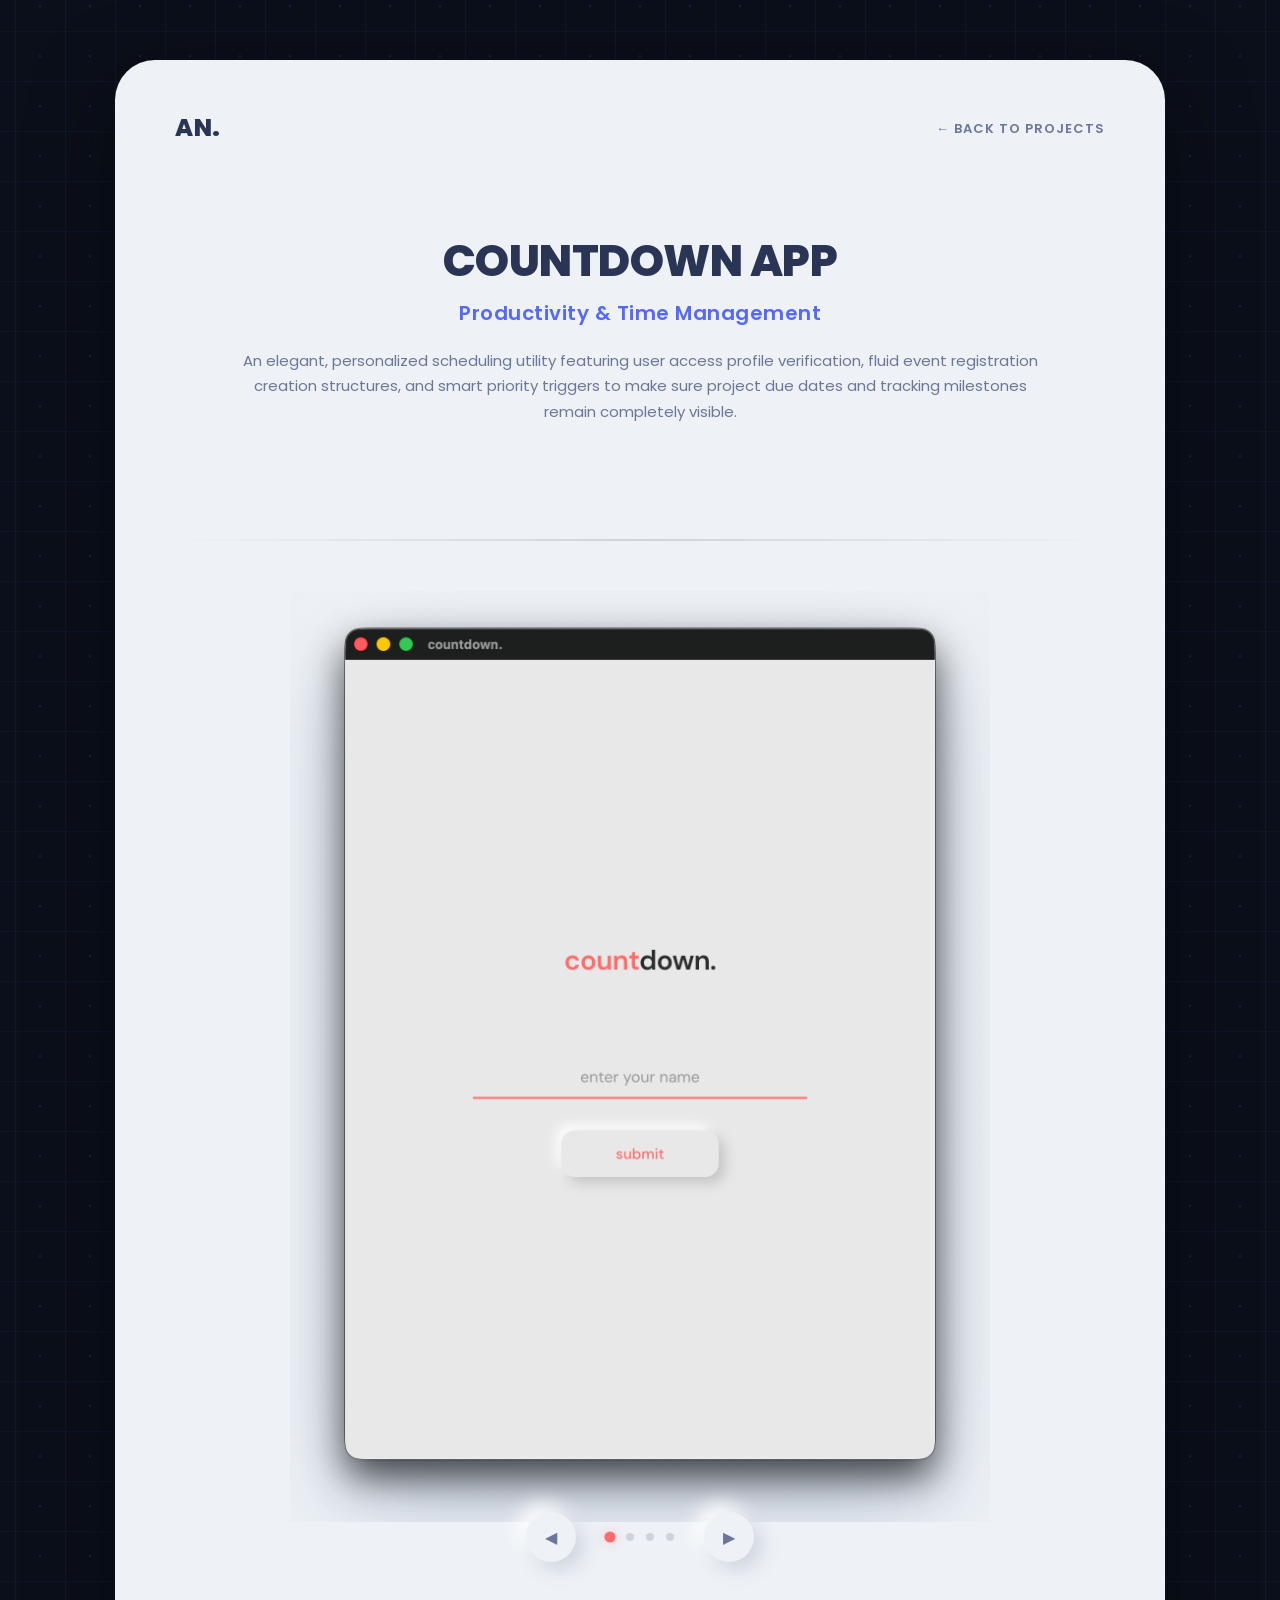
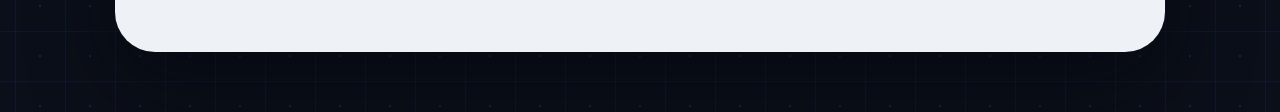
==== countdown.html @ 31aa71c5 "Update portfolio design 4" ====
<!DOCTYPE html>
<html lang="en">
<head>
    <meta charset="UTF-8" />
    <meta name="viewport" content="width=device-width, initial-scale=1.0"/>
    <title>Countdown App | Aslam Naleem</title>
    <link rel="stylesheet" href="style.css"/>
    <link href="https://fonts.googleapis.com/css2?family=Poppins:wght@300;400;500;600;700;800&display=swap" rel="stylesheet">
    <style>
        /* --- CINEMATIC BORDERLESS STAGE DECK --- */
        .theater-stage {
            position: relative;
            width: 100%;
            max-width: 700px; /* Large dramatic footprint */
            margin: 40px auto;
            perspective: 1200px; /* Gives a slight 3D depth hint on transitions */
        }

        .deck-viewport {
            position: relative;
            width: 100%;
            height: 0;
            padding-bottom: 133%; /* Matches the tall vertical aspect ratio of your screenshots */
            overflow: hidden;
        }

        .slide-panel {
            position: absolute;
            top: 0;
            left: 0;
            width: 100%;
            height: 100%;
            opacity: 0;
            transform: scale(0.95) translateY(10px);
            transition: opacity 0.8s cubic-bezier(0.25, 1, 0.5, 1), 
                        transform 0.8s cubic-bezier(0.25, 1, 0.5, 1);
            pointer-events: none;
            display: flex;
            flex-direction: column;
            align-items: center;
        }

        .slide-panel.active {
            opacity: 1;
            transform: scale(1) translateY(0);
            pointer-events: auto;
        }

        /* Completely borderless image framing with deep immersive depth drops */
        .borderless-frame {
            width: 100%;
            height: auto;
            display: block;
            filter: drop-shadow(0px 30px 50px rgba(163, 177, 198, 0.7)) 
                    drop-shadow(0px -10px 30px rgba(255, 255, 255, 0.6));
            transition: transform 0.5s ease;
        }

        .slide-panel:hover .borderless-frame {
            transform: scale(1.015);
        }

        /* Ambient Dynamic Caption text */
        .theater-caption {
            margin-top: 25px;
            font-size: 15px;
            font-weight: 600;
            color: var(--text-muted);
            letter-spacing: 1px;
            text-transform: uppercase;
            text-align: center;
            opacity: 0;
            transform: translateY(5px);
            transition: all 0.5s ease 0.2s;
        }

        .slide-panel.active .theater-caption {
            opacity: 1;
            transform: translateY(0);
        }

        /* Creative Interactive Controller Layout */
        .theater-controls {
            display: flex;
            justify-content: center;
            align-items: center;
            gap: 30px;
            margin-top: -10px;
            position: relative;
            z-index: 10;
        }

        /* Sleek Neumorphic Navigation Rings */
        .nav-ring {
            width: 50px;
            height: 50px;
            border-radius: 50%;
            background: var(--bg-color);
            box-shadow: var(--flat-shadow-drop);
            border: none;
            cursor: pointer;
            display: flex;
            align-items: center;
            justify-content: center;
            font-size: 16px;
            color: var(--text-muted);
            transition: all 0.3s ease;
        }

        .nav-ring:hover {
            box-shadow: var(--flat-shadow-inset);
            color: #ff6b6b; /* Accent highlight matches the application */
        }

        /* Centralized step indicators */
        .deck-indicators {
            display: flex;
            gap: 12px;
        }

        .dot {
            width: 8px;
            height: 8px;
            border-radius: 50%;
            background: #ced4de;
            transition: all 0.4s ease;
            cursor: pointer;
        }

        .dot.active {
            background: #ff6b6b;
            transform: scale(1.4);
            box-shadow: 0 0 10px rgba(255, 107, 107, 0.4);
        }
    </style>
</head>
<body>

    <!-- Main Container Frame -->
    <div class="main-frame">
        
        <!-- Navigation Header -->
        <header class="navbar">
            <div class="logo">AN.</div>
            <nav>
                <a href="otherprojects.html">← BACK TO PROJECTS</a>
            </nav>
        </header>

        <!-- Main Content Area -->
        <main>
            
            <!-- Smooth Project Intro Section -->
            <section class="hero-section">
                <div class="hero-text">
                    <h1>COUNTDOWN APP</h1>
                    <p class="role-title">Productivity & Time Management</p>
                    <p class="tagline">An elegant, personalized scheduling utility featuring user access profile verification, fluid event registration creation structures, and smart priority triggers to make sure project due dates and tracking milestones remain completely visible.</p>
                </div>
            </section>

            <hr class="section-divider">

            <!-- Showcase Subsection: Cinematic Borderless Interactive Deck -->
            <section id="app-tour">
                <div class="theater-stage">
                    
                    <div class="deck-viewport">
                        
                        <!-- Panel 01: Setup Interface -->
                        <div class="slide-panel active">
                            <img src="countdown/1.png" class="borderless-frame" alt="App verification workflow layout">
                            <div class="theater-caption">Secure Access Configuration</div>
                        </div>

                        <!-- Panel 02: Initial State Dashboard -->
                        <div class="slide-panel">
                            <img src="countdown/2.png" class="borderless-frame" alt="Empty panel tracking state structure">
                            <div class="theater-caption">Personalized User Landing</div>
                        </div>

                        <!-- Panel 03: Parameter Parameters -->
                        <div class="slide-panel">
                            <img src="countdown/3.png" class="borderless-frame" alt="Parameter assignment fields menu">
                            <div class="theater-caption">Task Registration Engine</div>
                        </div>

                        <!-- Panel 04: Live Processing Counter -->
                        <div class="slide-panel">
                            <img src="countdown/4.png" class="borderless-frame" alt="Live processing metrics matrix row">
                            <div class="theater-caption">Dynamic Live Counting Module</div>
                        </div>

                    </div>

                    <!-- Immersive Interactive Navigation Array -->
                    <div class="theater-controls">
                        <button class="nav-ring" id="prevSlide" aria-label="Previous Slide">◀</button>
                        
                        <div class="deck-indicators">
                            <span class="dot active" data-index="0"></span>
                            <span class="dot" data-index="1"></span>
                            <span class="dot" data-index="2"></span>
                            <span class="dot" data-index="3"></span>
                        </div>

                        <button class="nav-ring" id="nextSlide" aria-label="Next Slide">▶</button>
                    </div>

                </div>
            </section>

        </main>
    </div>

    <!-- Interactive Loop Engine Script Operations -->
    <script>
        document.addEventListener('DOMContentLoaded', () => {
            const slides = document.querySelectorAll('.slide-panel');
            const dots = document.querySelectorAll('.dot');
            const prevBtn = document.getElementById('prevSlide');
            const nextBtn = document.getElementById('nextSlide');
            
            let currentIndex = 0;
            let slideInterval;
            const intervalTime = 4500; // Flips frames automatically every 4.5 seconds

            function updateStage(index) {
                // Clear active states
                slides.forEach(slide => slide.classList.remove('active'));
                dots.forEach(dot => dot.classList.remove('active'));
                
                // Track cyclical boundaries cleanly
                currentIndex = (index + slides.length) % slides.length;
                
                // Commit updates to active tokens
                slides[currentIndex].classList.add('active');
                dots[currentIndex].classList.add('active');
            }

            function startTimer() {
                clearInterval(slideInterval);
                slideInterval = setInterval(() => {
                    updateStage(currentIndex + 1);
                }, intervalTime);
            }

            // Click Handlers
            nextBtn.addEventListener('click', () => {
                updateStage(currentIndex + 1);
                startTimer(); // Reset auto-timer on click so it doesn't flip too fast
            });

            prevBtn.addEventListener('click', () => {
                updateStage(currentIndex - 1);
                startTimer();
            });

            dots.forEach(dot => {
                dot.addEventListener('click', (e) => {
                    const targetIndex = parseInt(e.target.getAttribute('data-index'));
                    updateStage(targetIndex);
                    startTimer();
                });
            });

            // Kick off the loop machine
            startTimer();
        });
    </script>

    <!-- Mouse Tracking Script Link -->
    <script src="script.js"></script>
</body>
</html>
---- style.css ----
/* ==========================================================================
   1. CORE VARIABLES & CONFIGURATIONS
   ========================================================================== */
:root {
    --bg-color: #eef2f7;      
    --accent-blue: #5568fe;   
    --text-dark: #2a3454;
    --text-muted: #6b779a;
    --white: #ffffff;
    
    /* Cyber Canvas Blueprints (Background Only) */
    --cyber-base: #0b0f19;       
    --grid-line: rgba(85, 104, 254, 0.08); 
    --grid-dot: rgba(85, 104, 254, 0.2);   

    /* Neumorphic Shadows */
    --flat-shadow-drop: 8px 8px 20px #ced4de, -8px -8px 20px #ffffff;
    --flat-shadow-inset: inset 4px 4px 8px #ced4de, inset -4px -4px 8px #ffffff;
}

* {
    box-sizing: border-box;
    margin: 0;
    padding: 0;
}

body {
    font-family: 'Poppins', sans-serif; 
    color: var(--text-dark);
    min-height: 100vh;
    display: flex;
    justify-content: center;
    align-items: center;
    overflow-x: hidden;
    padding: 60px 20px;

    /* Outer Cyber Matrix Matrix Background */
    background-color: var(--cyber-base);
    background-image: 
        linear-gradient(var(--grid-line) 1px, transparent 1px),
        linear-gradient(90deg, var(--grid-line) 1px, transparent 1px),
        radial-gradient(var(--grid-dot) 1px, transparent 1px);
    background-size: 50px 50px;
    background-position: center center;
    position: relative;
}

/* Ambient canvas background glow */
body::after {
    content: "";
    position: fixed;
    width: 800px;
    height: 800px;
    background: radial-gradient(circle, rgba(85, 104, 254, 0.12) 0%, transparent 65%);
    top: 50%;
    left: 50%;
    transform: translate(-50%, -50%);
    z-index: 1;
    pointer-events: none;
}

/* ==========================================================================
   2. BACKGROUND CURSOR SONAR PULSES
   ========================================================================== */
.sonar-ping {
    position: fixed;
    width: 2px;
    height: 2px;
    background: transparent;
    border: 2px solid rgba(85, 104, 254, 0.5);
    border-radius: 50px;
    pointer-events: none;
    z-index: 3;
    transform: translate(-50%, -50%);
    animation: pingRipple 0.8s cubic-bezier(0.1, 0.8, 0.3, 1) forwards;
}

@keyframes pingRipple {
    0% {
        width: 0px;
        height: 0px;
        opacity: 1;
        box-shadow: 0 0 10px rgba(85, 104, 254, 0.8);
    }
    100% {
        width: 140px;
        height: 140px;
        opacity: 0;
        box-shadow: 0 0 20px rgba(85, 104, 254, 0);
    }
}

/* ==========================================================================
   3. MAIN FRAME CANVAS (CLEAN STABLE ANCHOR)
   ========================================================================== */
.main-frame {
    width: 100%;
    max-width: 1050px;
    background: var(--bg-color); 
    border-radius: 40px;
    padding: 50px 60px;
    box-shadow: 0 30px 80px rgba(4, 6, 12, 0.6);
    position: relative;
    z-index: 10;
}

/* ==========================================================================
   4. NAVIGATION & HERO SUBSTRUCTURES
   ========================================================================== */
.navbar {
    display: flex;
    justify-content: space-between;
    align-items: center;
    margin-bottom: 50px;
}

.logo {
    font-weight: 800;
    font-size: 24px;
    letter-spacing: 0.5px;
    color: var(--text-dark);
}

.navbar nav a {
    text-decoration: none;
    color: var(--text-muted);
    font-weight: 600;
    font-size: 13px;
    margin-left: 25px;
    letter-spacing: 1px;
    transition: all 0.3s ease;
}

.navbar nav a:hover, .navbar nav a.active {
    color: var(--accent-blue);
}

.hero-section {
    display: flex;
    justify-content: center;
    align-items: center;
    text-align: center;
    padding: 40px 0;
}

.hero-text {
    max-width: 800px;
    display: flex;
    flex-direction: column;
    align-items: center;
}

.hero-text h1 {
    font-size: 44px;
    font-weight: 800;
    line-height: 1.2;
    color: var(--text-dark);
    margin-bottom: 10px;
    letter-spacing: -0.5px;
}

.role-title {
    font-size: 20px;
    font-weight: 600;
    color: var(--accent-blue);
    margin-bottom: 20px;
    letter-spacing: 0.5px;
}

.hero-text .tagline {
    font-size: 15px;
    color: var(--text-muted);
    line-height: 1.7;
    margin-bottom: 25px;
}

.meta-info {
    font-size: 14px;
    font-weight: 500;
    color: var(--text-dark);
    margin-bottom: 35px;
    display: flex;
    align-items: center;
    gap: 8px;
}

.meta-info .dot {
    color: var(--accent-blue);
}

.cta-buttons {
    display: flex;
    gap: 20px;
    justify-content: center;
}

.btn {
    padding: 14px 32px;
    border-radius: 30px;
    font-size: 12px;
    font-weight: 600;
    letter-spacing: 0.5px;
    text-decoration: none;
    transition: all 0.3s ease;
    text-align: center;
}

.btn-primary {
    background-color: var(--accent-blue);
    color: var(--white);
    box-shadow: 0px 8px 20px rgba(85, 104, 254, 0.25);
}

.btn-primary:hover {
    transform: translateY(-2px);
    box-shadow: 0px 12px 24px rgba(85, 104, 254, 0.4);
}

.btn-secondary {
    background: var(--bg-color);
    color: var(--text-muted);
    box-shadow: var(--flat-shadow-drop);
}

.btn-secondary:hover {
    box-shadow: var(--flat-shadow-inset);
    color: var(--accent-blue);
}

.section-divider {
    border: none;
    height: 2px;
    background: linear-gradient(90deg, transparent, #ced4de, transparent);
    margin: 50px 0;
}

section h2 {
    font-size: 15px;
    letter-spacing: 2px;
    color: var(--text-muted);
    margin-bottom: 30px;
    font-weight: 700;
}

/* ==========================================================================
   5. CENTERED PROJECTS HUB LINK LAYOUTS
   ========================================================================== */
.project-hub-buttons {
    display: flex;
    gap: 25px;
    justify-content: center; 
    width: 100%;
}

.btn-project {
    flex: 1;
    max-width: 320px;
    background: var(--bg-color);
    color: var(--text-dark);
    padding: 24px;
    font-size: 15px;
    font-weight: 600;
    border-radius: 20px;
    box-shadow: var(--flat-shadow-drop);
    display: flex;
    align-items: center;
    justify-content: center;
    gap: 12px;
    text-decoration: none;
    transition: all 0.3s ease;
}

.btn-project .icon {
    font-size: 20px;
}

.btn-project:hover {
    box-shadow: var(--flat-shadow-inset);
    color: var(--accent-blue);
}

/* ==========================================================================
   6. EXPANDABLE WORK EXPERIENCE & CHEVRONS
   ========================================================================== */
.timeline {
    display: flex;
    flex-direction: column;
    gap: 30px;
}

.timeline-item {
    background: var(--bg-color);
    padding: 30px 30px 40px 30px; 
    border-radius: 24px;
    box-shadow: var(--flat-shadow-drop);
    position: relative;
}

.job-accordion {
    width: 100%;
}

.item-header {
    display: flex;
    align-items: center;
    gap: 20px;
    user-select: none;
    cursor: pointer;
    list-style: none;
    outline: none;
}

.item-header::-webkit-details-marker {
    display: none; 
}

.logo-wrapper, .cert-logo-container {
    width: 55px;
    height: 55px;
    background: var(--white);
    border-radius: 14px;
    display: flex;
    justify-content: center;
    align-items: center;
    padding: 8px; 
    box-shadow: var(--flat-shadow-inset);
    flex-shrink: 0;
}

.cert-logo-container {
    width: 65px;
    height: 65px;
    border-radius: 16px;
    padding: 10px;
}

.brand-logo {
    width: 100%;
    height: 100%;
    object-fit: contain;
}

.title-meta {
    flex: 1;
}

.time-meta {
    display: flex;
    justify-content: space-between;
    align-items: center;
}

.time-meta h3 {
    font-size: 18px;
    color: var(--text-dark);
    font-weight: 700;
}

/* Sharp Monochrome Black Duration Badge */
.time-meta .date {
    font-size: 11px;
    font-weight: 600;
    letter-spacing: 0.5px;
    color: var(--white);
    background: var(--text-dark); 
    padding: 4px 12px;
    border-radius: 12px;
    box-shadow: 2px 4px 10px rgba(42, 52, 84, 0.15);
}

.company {
    font-size: 14px;
    color: var(--text-muted);
    margin-top: 2px;
}

/* Minimalist Bottom-Centered Arrow Indicators */
.arrow-container {
    position: absolute;
    bottom: 12px;
    left: 50%;
    transform: translateX(-50%);
    color: var(--text-muted);
    transition: color 0.2s ease;
    display: flex;
    justify-content: center;
    align-items: center;
    height: 20px;
    width: 40px;
}

.chevron-icon {
    transition: transform 0.3s cubic-bezier(0.4, 0, 0.2, 1);
}

.item-header:hover .arrow-container {
    color: var(--accent-blue);
}

/* Smooth Arrow 180 degree rotation */
.job-accordion[open] .chevron-icon {
    transform: rotate(180deg);
}

.accordion-content {
    margin-top: 25px;
    padding-top: 20px;
    border-top: 1px dashed #ced4de;
    animation: slideDown 0.25s ease-out forwards;
}

@keyframes slideDown {
    from {
        opacity: 0;
        transform: translateY(-6px);
    }
    to {
        opacity: 1;
        transform: translateY(0);
    }
}

.bullet-points {
    list-style-type: none;
    padding-left: 5px;
}

.bullet-points li {
    font-size: 14px;
    line-height: 1.6;
    color: var(--text-muted);
    margin-bottom: 10px;
    position: relative;
    padding-left: 20px;
}

.bullet-points li::before {
    content: "•";
    color: var(--accent-blue);
    font-weight: bold;
    position: absolute;
    left: 0;
    top: 0;
}

/* ==========================================================================
   7. CERTIFICATIONS & ACADEMICS
   ========================================================================== */
.certs-grid {
    display: grid;
    grid-template-columns: repeat(auto-fit, minmax(320px, 1fr));
    gap: 25px;
}

.cert-card {
    background: var(--bg-color);
    padding: 25px;
    border-radius: 20px;
    box-shadow: var(--flat-shadow-drop);
    display: flex;
    align-items: center;
    gap: 20px;
}

.cert-info h3 {
    font-size: 16px;
    color: var(--text-dark);
    font-weight: 700;
}

.cert-info .issuer {
    font-size: 13px;
    font-weight: 600;
    color: var(--text-muted);
}

.cert-info .cert-date {
    font-size: 12px;
    color: var(--text-muted);
    margin-top: 2px;
}

.cert-id {
    display: inline-block;
    font-size: 11px;
    font-family: monospace;
    background: #e2e8f0;
    padding: 2px 6px;
    border-radius: 4px;
    margin-top: 4px;
    color: #4a5568;
}

.qual-container {
    display: grid;
    grid-template-columns: repeat(auto-fit, minmax(280px, 1fr));
    gap: 20px;
}

.qual-card {
    background: var(--bg-color);
    padding: 25px;
    border-radius: 20px;
    box-shadow: var(--flat-shadow-drop);
}

.qual-card h3 {
    font-size: 16px;
    color: var(--text-dark);
}

.qual-card .institution {
    font-size: 14px;
    color: var(--text-muted);
    margin: 4px 0 12px 0;
}

.qual-card .grade {
    font-size: 12px;
    font-weight: 600;
    padding: 4px 12px;
    background: #e2eafc;
    color: #3b82f6;
    border-radius: 20px;
}

.qual-card .grade.ongoing {
    background: #fef3c7;
    color: #d97706;
}

/* ==========================================================================
   8. TECHNICAL SKILLS & CONTACT INFO
   ========================================================================== */
.skills-grid {
    display: grid;
    grid-template-columns: repeat(auto-fit, minmax(200px, 1fr));
    gap: 20px;
}

.skill-card {
    background: var(--bg-color);
    padding: 18px;
    border-radius: 14px;
    text-align: center;
    font-weight: 500;
    font-size: 13px;
    color: var(--text-dark);
    box-shadow: var(--flat-shadow-drop);
    transition: transform 0.3s ease;
}

.skill-card:hover {
    transform: translateY(-4px);
    color: var(--accent-blue);
}

.contact-card {
    background: var(--bg-color);
    padding: 30px;
    border-radius: 20px;
    box-shadow: var(--flat-shadow-drop);
    line-height: 2.2;
    font-size: 15px;
}

.contact-card strong {
    color: var(--text-dark);
    margin-right: 5px;
}

/* ==========================================================================
   9. DEVICE MEDIA ADAPTATIONS (MOBILE & TABLET RESPONSIVE)
   ========================================================================== */
@media(max-width: 768px) {
    body {
        padding: 20px 10px;
        background-size: 35px 35px;
    }
    .main-frame {
        padding: 35px 20px;
        border-radius: 28px;
    }
    .navbar {
        flex-direction: column;
        gap: 15px;
        margin-bottom: 30px;
    }
    .navbar nav a {
        margin: 0 10px;
    }
    .hero-text h1 {
        font-size: 32px;
    }
    .project-hub-buttons {
        flex-direction: column;
        gap: 15px;
    }
    .btn-project {
        max-width: 100%;
    }
    .time-meta {
        flex-direction: column;
        align-items: flex-start;
        gap: 8px;
    }
    .item-header {
        align-items: flex-start;
    }
}
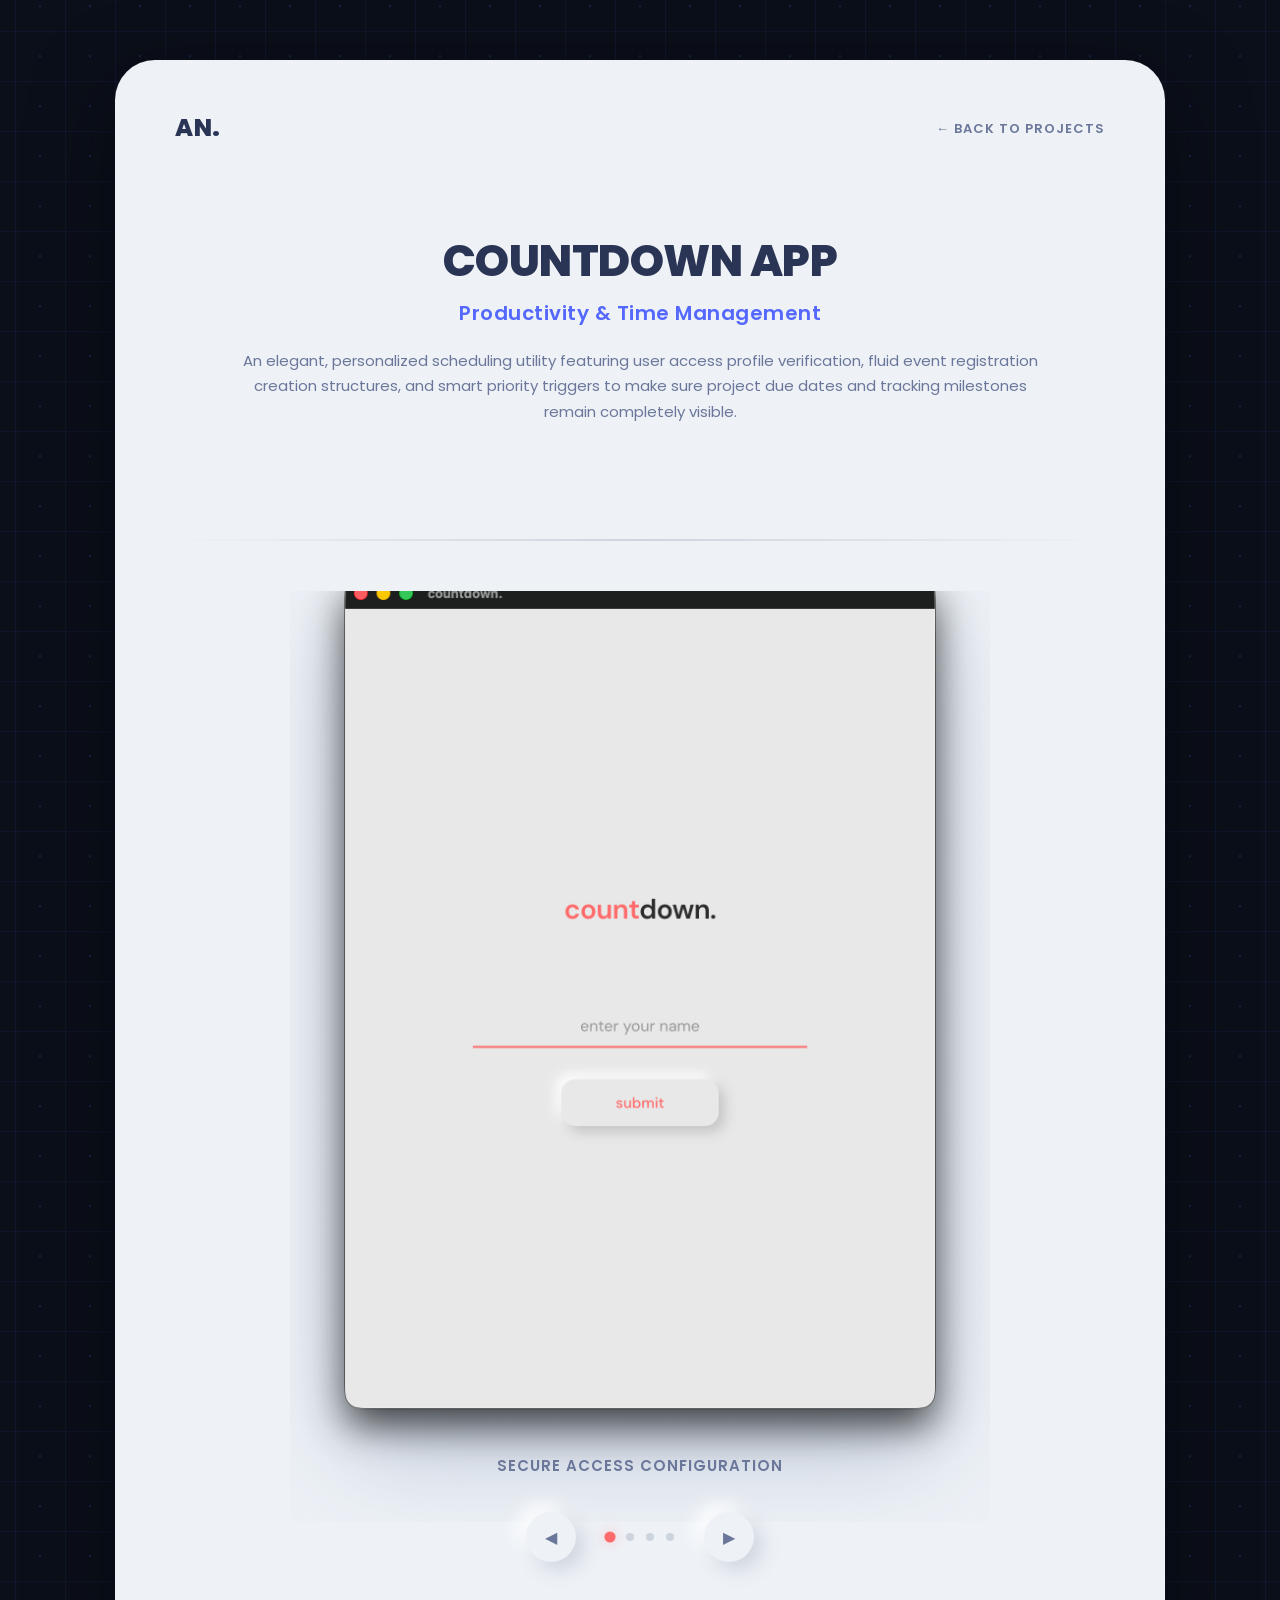
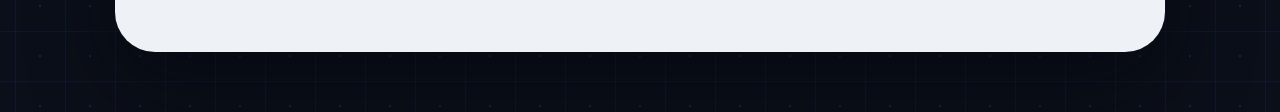
==== commit 76fe1369: "Update portfolio design 5" ====
--- a/countdown.html
+++ b/countdown.html
@@ -161,33 +161,41 @@
 
             <hr class="section-divider">
 
-            <!-- Showcase Subsection: Cinematic Borderless Interactive Deck -->
+            <!-- Showcase Subsection: Fixed Cinematic Interactive Deck -->
             <section id="app-tour">
                 <div class="theater-stage">
                     
                     <div class="deck-viewport">
                         
-                        <!-- Panel 01: Setup Interface -->
+                        <!-- Panel 01 -->
                         <div class="slide-panel active">
-                            <img src="countdown/1.png" class="borderless-frame" alt="App verification workflow layout">
+                            <div style="width: 100%; height: 90%; display: flex; justify-content: center; align-items: center;">
+                                <img src="countdown/1.png" class="borderless-frame" alt="App verification workflow layout">
+                            </div>
                             <div class="theater-caption">Secure Access Configuration</div>
                         </div>
 
-                        <!-- Panel 02: Initial State Dashboard -->
+                        <!-- Panel 02 -->
                         <div class="slide-panel">
-                            <img src="countdown/2.png" class="borderless-frame" alt="Empty panel tracking state structure">
+                            <div style="width: 100%; height: 90%; display: flex; justify-content: center; align-items: center;">
+                                <img src="countdow/2.png" class="borderless-frame" alt="Empty panel tracking state structure">
+                            </div>
                             <div class="theater-caption">Personalized User Landing</div>
                         </div>
 
-                        <!-- Panel 03: Parameter Parameters -->
+                        <!-- Panel 03 -->
                         <div class="slide-panel">
-                            <img src="countdown/3.png" class="borderless-frame" alt="Parameter assignment fields menu">
+                            <div style="width: 100%; height: 90%; display: flex; justify-content: center; align-items: center;">
+                                <img src="countdown/3.png" class="borderless-frame" alt="Parameter assignment fields menu">
+                            </div>
                             <div class="theater-caption">Task Registration Engine</div>
                         </div>
 
-                        <!-- Panel 04: Live Processing Counter -->
+                        <!-- Panel 04 -->
                         <div class="slide-panel">
-                            <img src="countdown/4.png" class="borderless-frame" alt="Live processing metrics matrix row">
+                            <div style="width: 100%; height: 90%; display: flex; justify-content: center; align-items: center;">
+                                <img src="countdown/4.png" class="borderless-frame" alt="Live processing metrics matrix row">
+                            </div>
                             <div class="theater-caption">Dynamic Live Counting Module</div>
                         </div>
 
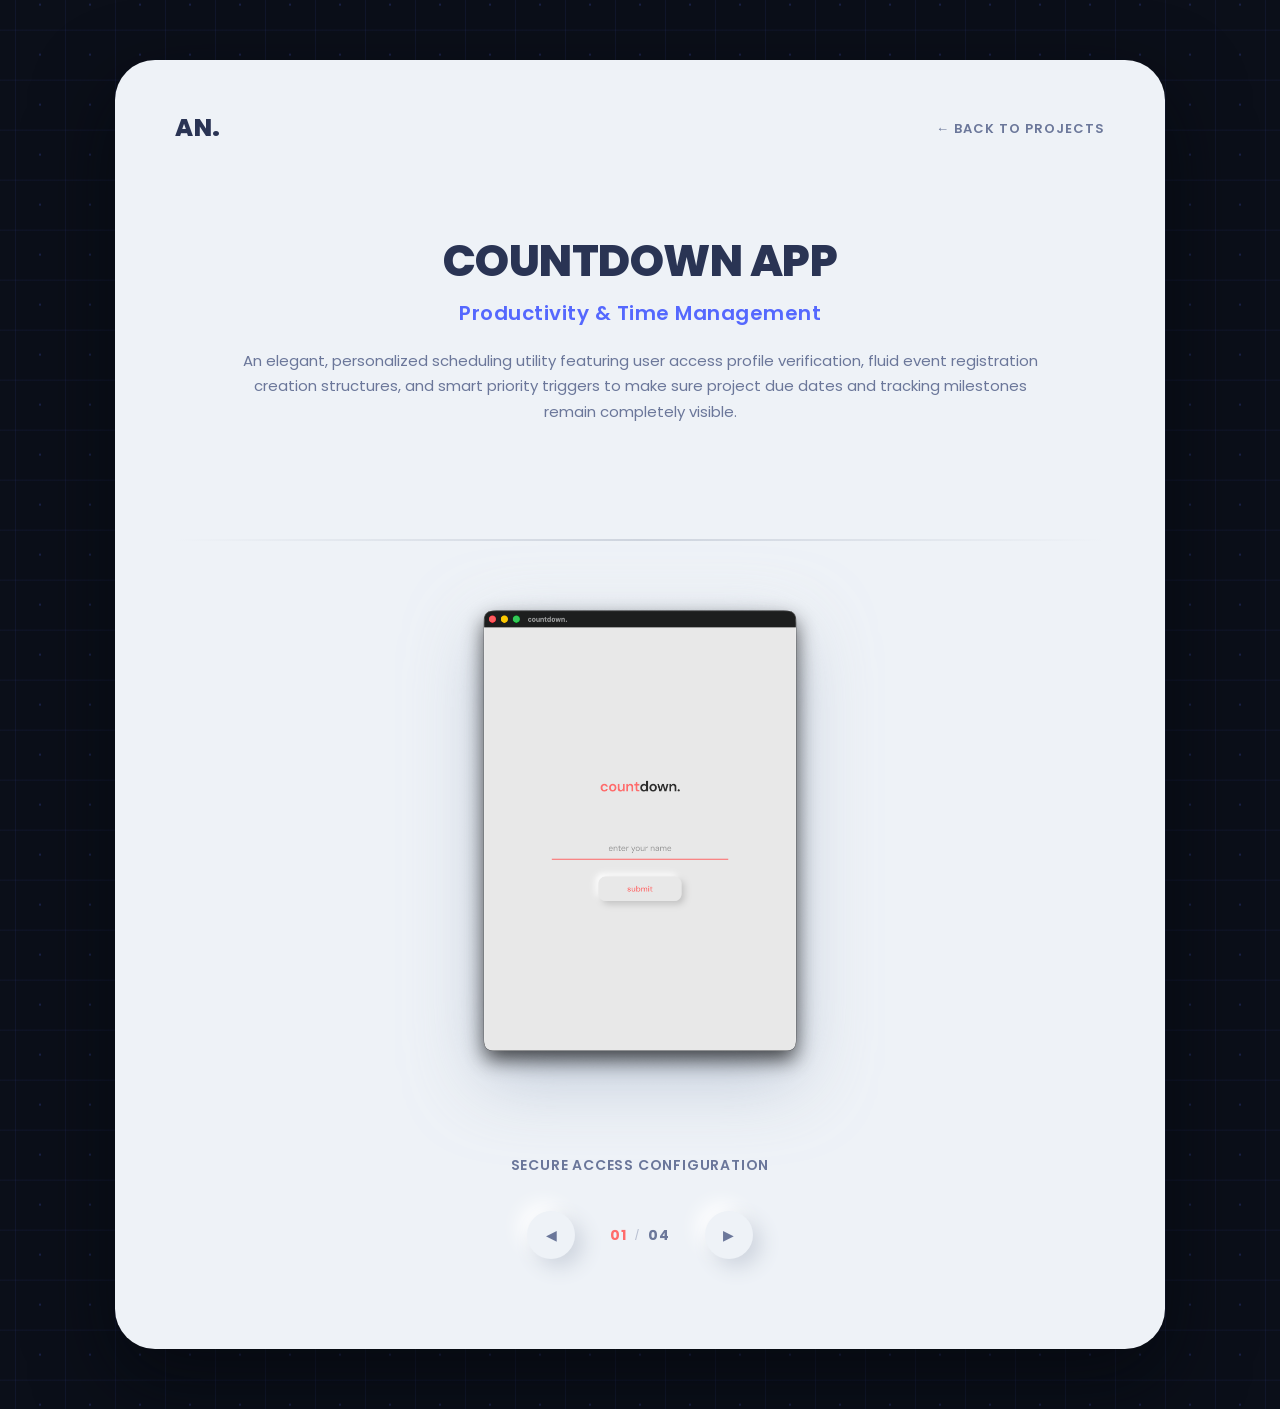
==== commit ab453aff: "Update portfolio design 7" ====
--- a/countdown.html
+++ b/countdown.html
@@ -9,19 +9,21 @@
     <style>
         /* --- CINEMATIC BORDERLESS STAGE DECK --- */
         .theater-stage {
-            position: relative;
-            width: 100%;
-            max-width: 700px; /* Large dramatic footprint */
+            width: 100%;
+            max-width: 500px; /* Tailored footprint for elegant mobile app windows */
             margin: 40px auto;
-            perspective: 1200px; /* Gives a slight 3D depth hint on transitions */
+            display: flex;
+            flex-direction: column;
+            gap: 20px;
         }
 
         .deck-viewport {
             position: relative;
             width: 100%;
-            height: 0;
-            padding-bottom: 133%; /* Matches the tall vertical aspect ratio of your screenshots */
-            overflow: hidden;
+            height: 65vh; /* Evaluates viewport dynamically to prevent cropping on desktop */
+            display: flex;
+            align-items: center;
+            justify-content: center;
         }
 
         .slide-panel {
@@ -31,12 +33,13 @@
             width: 100%;
             height: 100%;
             opacity: 0;
-            transform: scale(0.95) translateY(10px);
+            transform: scale(0.96) translateY(15px);
             transition: opacity 0.8s cubic-bezier(0.25, 1, 0.5, 1), 
                         transform 0.8s cubic-bezier(0.25, 1, 0.5, 1);
             pointer-events: none;
             display: flex;
             flex-direction: column;
+            justify-content: space-between; /* Keeps image space and caption text structurally isolated */
             align-items: center;
         }
 
@@ -46,37 +49,37 @@
             pointer-events: auto;
         }
 
-        /* Completely borderless image framing with deep immersive depth drops */
+        /* Responsive image box that scales cleanly inside available window space */
+        .image-wrapper-box {
+            width: 100%;
+            height: 85%;
+            display: flex;
+            justify-content: center;
+            align-items: center;
+        }
+
         .borderless-frame {
-            width: 100%;
-            height: auto;
-            display: block;
-            filter: drop-shadow(0px 30px 50px rgba(163, 177, 198, 0.7)) 
-                    drop-shadow(0px -10px 30px rgba(255, 255, 255, 0.6));
+            max-width: 100%;
+            max-height: 100%;
+            object-fit: contain; /* Prevents stretching and scales down smoothly on small screens */
+            filter: drop-shadow(0px 20px 35px rgba(163, 177, 198, 0.7)) 
+                    drop-shadow(0px -10px 25px rgba(255, 255, 255, 0.6));
             transition: transform 0.5s ease;
         }
 
         .slide-panel:hover .borderless-frame {
-            transform: scale(1.015);
+            transform: scale(1.02);
         }
 
         /* Ambient Dynamic Caption text */
         .theater-caption {
-            margin-top: 25px;
-            font-size: 15px;
+            font-size: 14px;
             font-weight: 600;
             color: var(--text-muted);
-            letter-spacing: 1px;
+            letter-spacing: 0.8px;
             text-transform: uppercase;
             text-align: center;
-            opacity: 0;
-            transform: translateY(5px);
-            transition: all 0.5s ease 0.2s;
-        }
-
-        .slide-panel.active .theater-caption {
-            opacity: 1;
-            transform: translateY(0);
+            margin-top: auto; /* Pushes content down cleanly above the navigation bar */
         }
 
         /* Creative Interactive Controller Layout */
@@ -84,16 +87,16 @@
             display: flex;
             justify-content: center;
             align-items: center;
-            gap: 30px;
-            margin-top: -10px;
+            gap: 35px;
+            margin-top: 15px; /* Guarantees breathing room on mobile viewports */
             position: relative;
             z-index: 10;
         }
 
         /* Sleek Neumorphic Navigation Rings */
         .nav-ring {
-            width: 50px;
-            height: 50px;
+            width: 48px;
+            height: 48px;
             border-radius: 50%;
             background: var(--bg-color);
             box-shadow: var(--flat-shadow-drop);
@@ -102,7 +105,7 @@
             display: flex;
             align-items: center;
             justify-content: center;
-            font-size: 16px;
+            font-size: 14px;
             color: var(--text-muted);
             transition: all 0.3s ease;
         }
@@ -112,25 +115,18 @@
             color: #ff6b6b; /* Accent highlight matches the application */
         }
 
-        /* Centralized step indicators */
-        .deck-indicators {
-            display: flex;
-            gap: 12px;
-        }
-
-        .dot {
-            width: 8px;
-            height: 8px;
-            border-radius: 50%;
-            background: #ced4de;
-            transition: all 0.4s ease;
-            cursor: pointer;
-        }
-
-        .dot.active {
-            background: #ff6b6b;
-            transform: scale(1.4);
-            box-shadow: 0 0 10px rgba(255, 107, 107, 0.4);
+        /* Mobile specific fluid viewport corrections */
+        @media (max-width: 768px) {
+            .theater-stage {
+                margin: 20px auto;
+                padding: 0 10px;
+            }
+            .deck-viewport {
+                height: 55vh; /* Drops container down slightly on mobile screens to preserve layout */
+            }
+            .theater-caption {
+                font-size: 12px;
+            }
         }
     </style>
 </head>
@@ -169,23 +165,23 @@
                         
                         <!-- Panel 01 -->
                         <div class="slide-panel active">
-                            <div style="width: 100%; height: 90%; display: flex; justify-content: center; align-items: center;">
+                            <div class="image-wrapper-box">
                                 <img src="countdown/1.png" class="borderless-frame" alt="App verification workflow layout">
                             </div>
                             <div class="theater-caption">Secure Access Configuration</div>
                         </div>
 
-                        <!-- Panel 02 -->
+                        <!-- Panel 02 (Corrected image source path) -->
                         <div class="slide-panel">
-                            <div style="width: 100%; height: 90%; display: flex; justify-content: center; align-items: center;">
-                                <img src="countdow/2.png" class="borderless-frame" alt="Empty panel tracking state structure">
+                            <div class="image-wrapper-box">
+                                <img src="countdown/2.png" class="borderless-frame" alt="Empty panel tracking state structure">
                             </div>
                             <div class="theater-caption">Personalized User Landing</div>
                         </div>
 
                         <!-- Panel 03 -->
                         <div class="slide-panel">
-                            <div style="width: 100%; height: 90%; display: flex; justify-content: center; align-items: center;">
+                            <div class="image-wrapper-box">
                                 <img src="countdown/3.png" class="borderless-frame" alt="Parameter assignment fields menu">
                             </div>
                             <div class="theater-caption">Task Registration Engine</div>
@@ -193,7 +189,7 @@
 
                         <!-- Panel 04 -->
                         <div class="slide-panel">
-                            <div style="width: 100%; height: 90%; display: flex; justify-content: center; align-items: center;">
+                            <div class="image-wrapper-box">
                                 <img src="countdown/4.png" class="borderless-frame" alt="Live processing metrics matrix row">
                             </div>
                             <div class="theater-caption">Dynamic Live Counting Module</div>
@@ -201,15 +197,15 @@
 
                     </div>
 
-                    <!-- Immersive Interactive Navigation Array -->
+                    <!-- Immersive Interactive Navigation Array with Numerical Counter -->
                     <div class="theater-controls">
                         <button class="nav-ring" id="prevSlide" aria-label="Previous Slide">◀</button>
                         
-                        <div class="deck-indicators">
-                            <span class="dot active" data-index="0"></span>
-                            <span class="dot" data-index="1"></span>
-                            <span class="dot" data-index="2"></span>
-                            <span class="dot" data-index="3"></span>
+                        <!-- Minimalist Technical Counter Display -->
+                        <div class="deck-indicators" style="font-family: 'Poppins', sans-serif; font-size: 14px; font-weight: 700; color: var(--text-muted); letter-spacing: 1px;">
+                            <span id="current-index-display" style="color: #ff6b6b;">01</span> 
+                            <span style="opacity: 0.4; font-weight: 300; margin: 0 4px;">/</span> 
+                            <span id="total-slides-display">04</span>
                         </div>
 
                         <button class="nav-ring" id="nextSlide" aria-label="Next Slide">▶</button>
@@ -225,25 +221,27 @@
     <script>
         document.addEventListener('DOMContentLoaded', () => {
             const slides = document.querySelectorAll('.slide-panel');
-            const dots = document.querySelectorAll('.dot');
+            const currentIndexDisplay = document.getElementById('current-index-display');
+            const totalSlidesDisplay = document.getElementById('total-slides-display');
             const prevBtn = document.getElementById('prevSlide');
             const nextBtn = document.getElementById('nextSlide');
             
             let currentIndex = 0;
             let slideInterval;
-            const intervalTime = 4500; // Flips frames automatically every 4.5 seconds
+            const intervalTime = 4500; // Flips every 4.5 seconds
+
+            if (totalSlidesDisplay) {
+                totalSlidesDisplay.textContent = String(slides.length).padStart(2, '0');
+            }
 
             function updateStage(index) {
-                // Clear active states
-                slides.forEach(slide => slide.classList.remove('active'));
-                dots.forEach(dot => dot.classList.remove('active'));
+                slides[currentIndex].classList.remove('active');
+                currentIndex = (index + slides.length) % slides.length;
+                slides[currentIndex].classList.add('active');
                 
-                // Track cyclical boundaries cleanly
-                currentIndex = (index + slides.length) % slides.length;
-                
-                // Commit updates to active tokens
-                slides[currentIndex].classList.add('active');
-                dots[currentIndex].classList.add('active');
+                if (currentIndexDisplay) {
+                    currentIndexDisplay.textContent = String(currentIndex + 1).padStart(2, '0');
+                }
             }
 
             function startTimer() {
@@ -253,10 +251,9 @@
                 }, intervalTime);
             }
 
-            // Click Handlers
             nextBtn.addEventListener('click', () => {
                 updateStage(currentIndex + 1);
-                startTimer(); // Reset auto-timer on click so it doesn't flip too fast
+                startTimer();
             });
 
             prevBtn.addEventListener('click', () => {
@@ -264,15 +261,6 @@
                 startTimer();
             });
 
-            dots.forEach(dot => {
-                dot.addEventListener('click', (e) => {
-                    const targetIndex = parseInt(e.target.getAttribute('data-index'));
-                    updateStage(targetIndex);
-                    startTimer();
-                });
-            });
-
-            // Kick off the loop machine
             startTimer();
         });
     </script>
